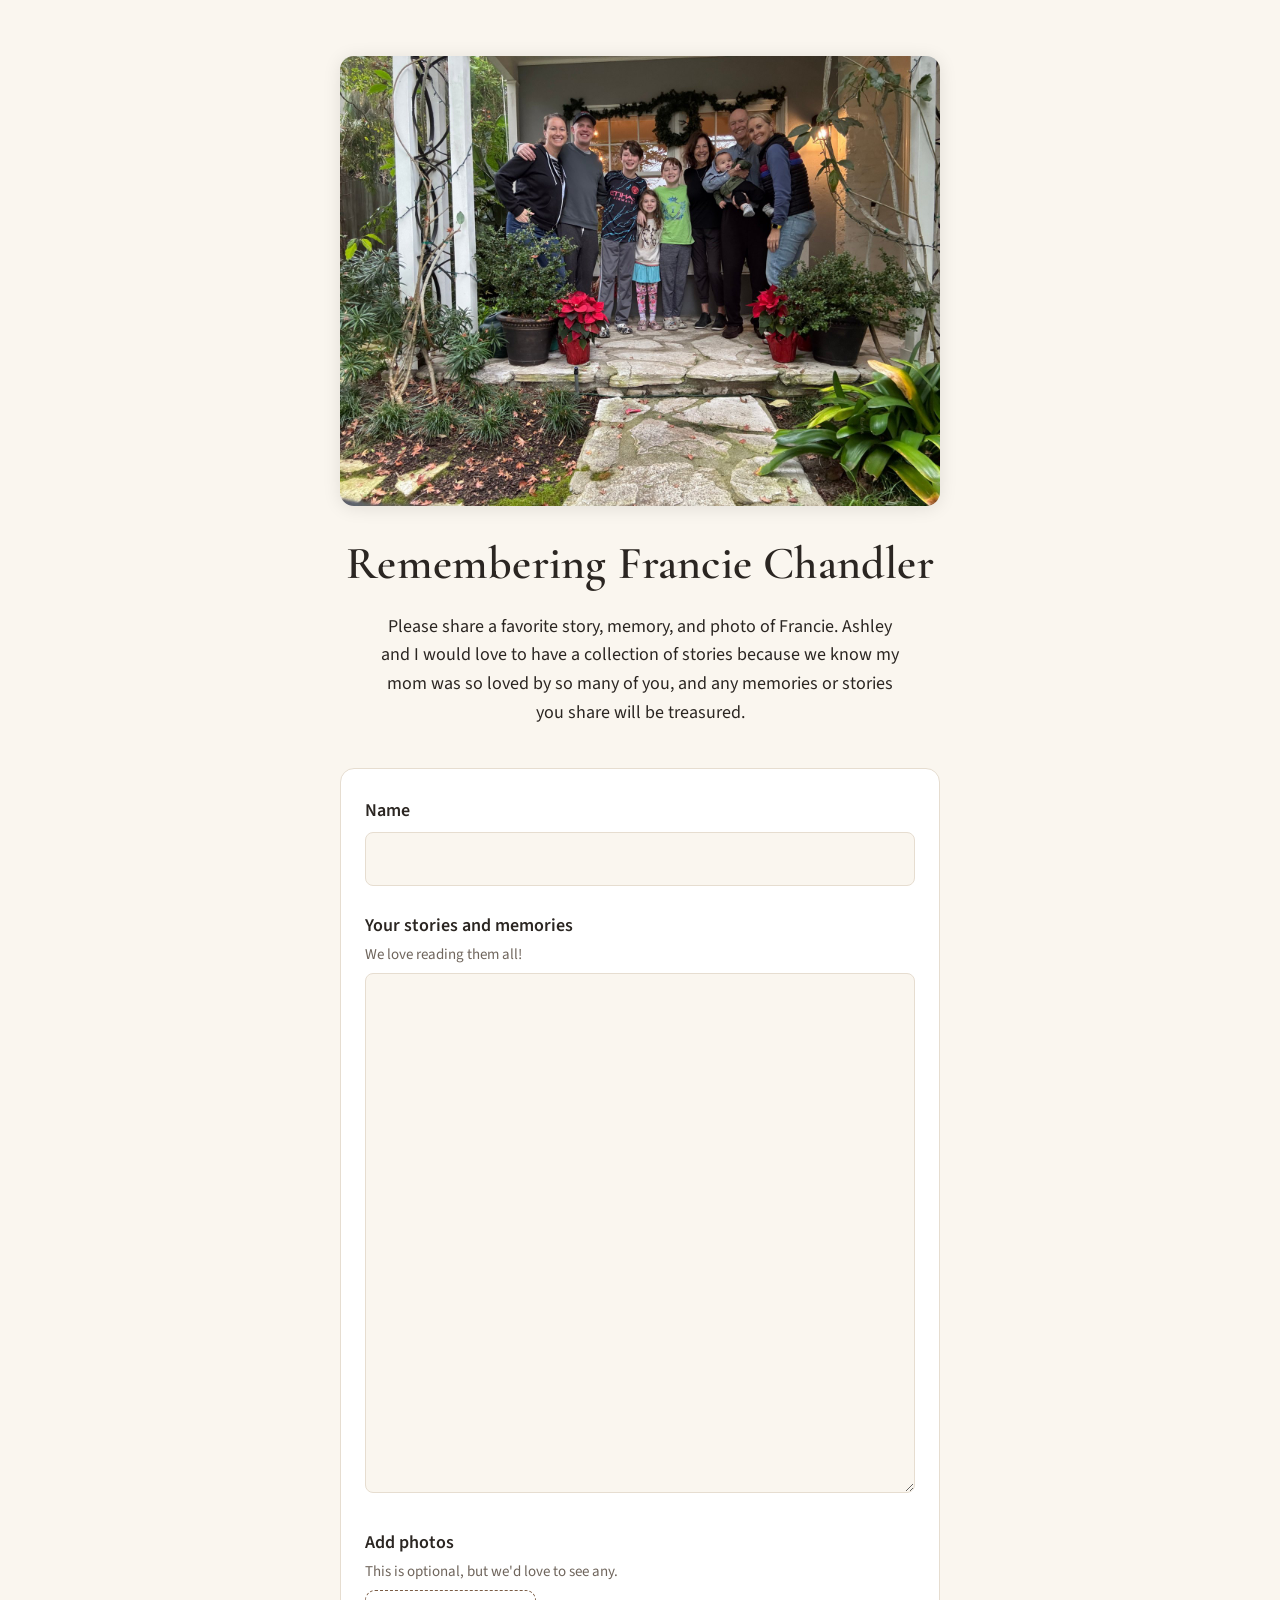
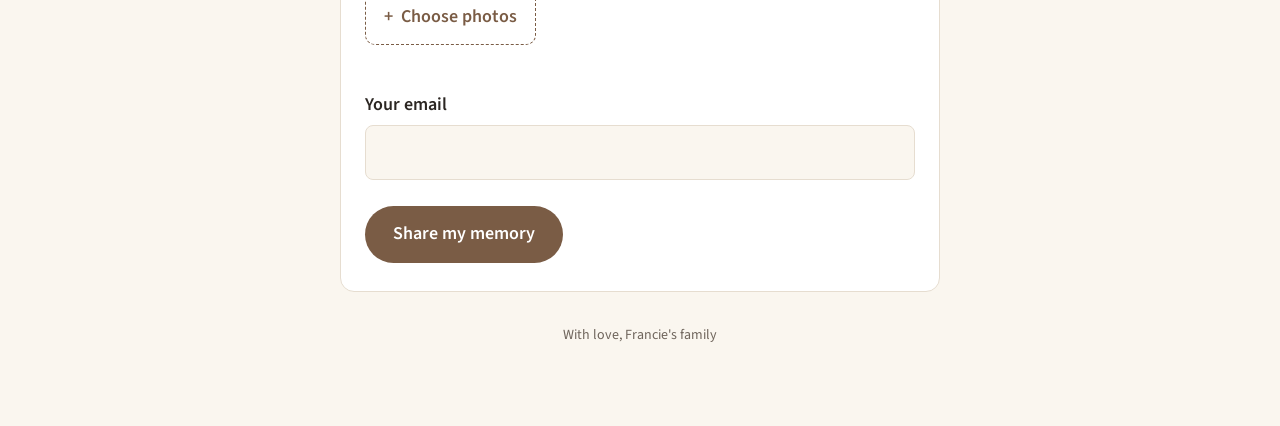
==== francie/index.html @ ebe9c7ff "Add heart sign-off to Francie memories confirmation Co-Authored-By: Claude Opus 5.5 <noreply@anthrop" ====
<!doctype html>
<html lang="en">
<head>
<meta charset="utf-8">
<meta name="viewport" content="width=device-width, initial-scale=1">
<meta name="robots" content="noindex, nofollow">
<title>Remembering Francie Chandler</title>
<link rel="preconnect" href="https://fonts.googleapis.com">
<link rel="preconnect" href="https://fonts.gstatic.com" crossorigin>
<link href="https://fonts.googleapis.com/css2?family=Cormorant+Garamond:ital,wght@0,500;0,600;1,500&family=Source+Sans+3:wght@400;600&display=swap" rel="stylesheet">
<style>
  :root {
    --bg: #faf6ef;
    --card: #ffffff;
    --ink: #2b2622;
    --muted: #6f655c;
    --line: #e6ddd0;
    --accent: #7a5c45;
    --accent-ink: #ffffff;
    --focus: #b08968;
    --warn-bg: #fff4e0;
    --warn-ink: #7a4b00;
    --err: #b3261e;
  }
  @media (prefers-color-scheme: dark) {
    :root {
      --bg: #1d1a17;
      --card: #26221e;
      --ink: #efe8de;
      --muted: #b3a798;
      --line: #3a342e;
      --accent: #c9a27e;
      --accent-ink: #1d1a17;
      --focus: #e0bf9c;
      --warn-bg: #3a2e1c;
      --warn-ink: #f1d3a0;
      --err: #f2b8b5;
    }
  }
  * { box-sizing: border-box; }
  html, body { margin: 0; }
  body {
    background: var(--bg);
    color: var(--ink);
    font: 18px/1.6 "Source Sans 3", system-ui, sans-serif;
    -webkit-font-smoothing: antialiased;
  }
  main { max-width: 640px; margin: 0 auto; padding: 56px 20px 80px; }
  header { text-align: center; margin-bottom: 40px; }
  .portrait {
    width: 100%; height: auto; aspect-ratio: 4 / 3; border-radius: 14px;
    object-fit: cover; display: block; margin: 0 auto 32px;
    box-shadow: 0 2px 18px rgba(0,0,0,.10);
  }
  h1 {
    font-family: "Cormorant Garamond", Georgia, serif;
    font-weight: 600; font-size: 46px; line-height: 1.1;
    margin: 0 0 6px; letter-spacing: .2px; text-wrap: balance;
  }
  .dates { font-family: "Cormorant Garamond", Georgia, serif; font-style: italic; font-size: 21px; color: var(--muted); margin: 0; }
  .intro { margin: 24px auto 0; max-width: 520px; text-wrap: pretty; }
  .card { background: var(--card); border: 1px solid var(--line); border-radius: 14px; padding: 28px 24px; }
  label, .label { display: block; font-weight: 600; margin-bottom: 6px; }
  .hint { display: block; font-weight: 400; font-size: 15px; color: var(--muted); margin-top: 2px; }
  .field { margin-bottom: 26px; }
  input[type=text], input[type=email], textarea {
    width: 100%; font: inherit; color: var(--ink);
    background: var(--bg); border: 1px solid var(--line);
    border-radius: 8px; padding: 12px 14px;
  }
  textarea { min-height: 520px; resize: vertical; line-height: 1.65; overflow: hidden; }
  @media (max-width: 480px) { textarea { min-height: 420px; } }
  input:focus, textarea:focus { outline: 2px solid var(--focus); outline-offset: 1px; border-color: transparent; }
  .prompts { font-size: 15px; color: var(--muted); margin: 0 0 10px; padding-left: 18px; }
  .prompts li { margin: 2px 0; }

  .photo-pick {
    display: inline-flex; align-items: center; gap: 8px;
    font: inherit; font-weight: 600; color: var(--accent);
    background: transparent; border: 1.5px dashed var(--accent);
    border-radius: 10px; padding: 12px 18px; cursor: pointer;
  }
  .photo-pick:focus-within { outline: 2px solid var(--focus); outline-offset: 2px; }
  .photo-pick input { position: absolute; width: 1px; height: 1px; opacity: 0; }
  .thumbs { display: flex; flex-wrap: wrap; gap: 12px; margin-top: 14px; }
  .thumb { position: relative; width: 104px; }
  .thumb img, .thumb .noprev {
    width: 104px; height: 104px; border-radius: 8px; object-fit: cover;
    display: block; border: 1px solid var(--line); background: var(--bg);
  }
  .thumb .noprev { display: flex; align-items: center; justify-content: center; text-align: center; font-size: 12px; color: var(--muted); padding: 6px; word-break: break-all; }
  .thumb button {
    position: absolute; top: -8px; right: -8px;
    width: 28px; height: 28px; border-radius: 50%; padding: 0;
    background: var(--ink); color: var(--bg); font-size: 16px; line-height: 28px;
  }

  .check { display: flex; gap: 12px; align-items: flex-start; font-weight: 400; }
  .check input { width: 20px; height: 20px; margin-top: 3px; accent-color: var(--accent); flex: none; }
  .hp { position: absolute; left: -9999px; width: 1px; height: 1px; overflow: hidden; }
  button { font: inherit; font-weight: 600; cursor: pointer; background: var(--accent); color: var(--accent-ink); border: 0; border-radius: 999px; padding: 14px 28px; }
  button:disabled { opacity: .6; cursor: default; }
  button.link { background: none; color: var(--accent); padding: 0; text-decoration: underline; }
  .actions { display: flex; align-items: center; gap: 16px; flex-wrap: wrap; }
  .status { font-size: 15px; color: var(--muted); }
  .error { color: var(--err); }
  .thanks { text-align: center; padding: 40px 24px; }
  .signoff { font-family: "Cormorant Garamond", Georgia, serif; font-style: italic; font-size: 22px; line-height: 1.35; margin: 24px 0; }
  .heartline { font-family: "Cormorant Garamond", Georgia, serif; font-size: 24px; margin: 24px 0 0; }
  .heart { font-size: 44px; vertical-align: -8px; margin-left: 4px; }
  .thanks h2 { font-family: "Cormorant Garamond", Georgia, serif; font-weight: 600; font-size: 32px; margin: 0 0 10px; }
  .notice { background: var(--warn-bg); color: var(--warn-ink); border-radius: 10px; padding: 12px 16px; font-size: 15px; margin-bottom: 20px; }
  footer { text-align: center; font-size: 14px; color: var(--muted); margin-top: 32px; }
  [hidden] { display: none !important; }
  @media (max-width: 480px) {
    main { padding-top: 36px; }
    h1 { font-size: 38px; }
    .card { padding: 22px 16px; }
  }
</style>
</head>
<body>
<main>
  <header>
    <img id="portrait" class="portrait" alt="" hidden>
    <h1 id="title">Remembering Francie Chandler</h1>
    <p id="dates" class="dates" hidden></p>
    <p class="intro">
      Please share a favorite story, memory, and photo of Francie.
      Ashley and I would love to have a collection of stories because we know my mom was so loved by so many of you, and any memories or stories you share will be treasured.
    </p>
  </header>

  <div id="notice" class="notice" hidden>
    Preview mode: this page isn't connected to the spreadsheet yet, so nothing will be saved.
  </div>

  <section class="card" id="formCard">
    <form id="form" novalidate>
      <div class="field">
        <label for="name">Name</label>
        <input id="name" name="name" type="text" autocomplete="name" required maxlength="200">
      </div>

      <div class="field">
        <label for="memory">Your stories and memories
          <span class="hint">We love reading them all!</span>
        </label>
        <textarea id="memory" name="memory" required maxlength="20000"></textarea>
      </div>

      <div class="field">
        <span class="label">Add photos
          <span class="hint">This is optional, but we'd love to see any.</span>
        </span>
        <label class="photo-pick" id="pickLabel">
          <span aria-hidden="true">+</span> <span id="pickText">Choose photos</span>
          <input id="photos" type="file" accept="image/*" multiple>
        </label>
        <div class="thumbs" id="thumbs"></div>
      </div>

      <div class="field">
        <label for="email">Your email</label>
        <input id="email" name="email" type="email" autocomplete="email" maxlength="200">
      </div>

      <div class="hp" aria-hidden="true">
        <label for="website">Leave this empty</label>
        <input id="website" name="website" type="text" tabindex="-1" autocomplete="off">
      </div>

      <div class="actions">
        <button type="submit" id="submit">Share my memory</button>
        <span class="status" id="status" role="status" aria-live="polite"></span>
      </div>
    </form>
  </section>

  <section class="card thanks" id="thanks" hidden>
    <h2>Thank you so, so much.</h2>
    <p>We'll share the finished product when we have it ready.</p>
    <p class="heartline">Thank you so much <span class="heart" aria-hidden="true">❤️</span></p>
  </section>

  <footer id="footer">With love, Francie's family</footer>
</main>

<script>
  /* ============================================================
     CONFIG
     ============================================================ */
  const CONFIG = {
    dates: "",      // e.g. "1948 – 2026"  (leave "" to hide)
    portrait: "family.jpg",
    scriptUrl: "https://script.google.com/macros/s/AKfycbyYZbSCilx3QTBKB1hr_et8Hz3CQNXriunpcagJNqoewsTRn7B1EsFn-ELbykuREdJJ/exec",
    maxPhotos: 3,
    maxEdge: 2400   // long side in pixels; enough for an 8" print at 300 dpi
  };

  const $ = (id) => document.getElementById(id);
  if (CONFIG.dates) { $("dates").textContent = CONFIG.dates; $("dates").hidden = false; }
  if (CONFIG.portrait) { $("portrait").src = CONFIG.portrait; $("portrait").alt = "Francie Chandler with her family"; $("portrait").hidden = false; }
  const connected = /^https:\/\/script\.google\.com\/.+\/exec$/.test(CONFIG.scriptUrl.trim());
  if (!connected) $("notice").hidden = false;

  /* ---------- draft saving (text only, this device only) ---------- */
  const DRAFT_KEY = "francie-memory-draft-v1";
  const draftFields = ["name", "memory", "email"];
  function saveDraft() {
    try {
      const d = {};
      draftFields.forEach((f) => (d[f] = $(f).value));
      localStorage.setItem(DRAFT_KEY, JSON.stringify(d));
    } catch (e) {}
  }
  try {
    const d = JSON.parse(localStorage.getItem(DRAFT_KEY) || "{}");
    draftFields.forEach((f) => { if (d[f]) $(f).value = d[f]; });
  } catch (e) {}
  function clearDraft() { try { localStorage.removeItem(DRAFT_KEY); } catch (e) {} }
  draftFields.forEach((f) => $(f).addEventListener("input", saveDraft));

  /* ---------- story box grows as people write ---------- */
  function growMemory() {
    const t = $("memory");
    t.style.height = "auto";
    t.style.height = t.scrollHeight + 2 + "px";
  }
  $("memory").addEventListener("input", growMemory);
  growMemory();

  /* ---------- photos ---------- */
  let photos = []; // File objects
  const status = $("status");

  $("photos").addEventListener("change", (ev) => {
    const picked = Array.from(ev.target.files || []);
    ev.target.value = "";
    const room = CONFIG.maxPhotos - photos.length;
    if (picked.length > room) showError("You can add up to " + CONFIG.maxPhotos + " photos.");
    else clearStatus();
    photos = photos.concat(picked.slice(0, Math.max(0, room)));
    renderThumbs();
  });

  function renderThumbs() {
    const box = $("thumbs");
    box.innerHTML = "";
    photos.forEach((file, i) => {
      const wrap = document.createElement("div");
      wrap.className = "thumb";
      const img = document.createElement("img");
      img.alt = "Photo " + (i + 1);
      const url = URL.createObjectURL(file);
      img.src = url;
      img.onload = () => URL.revokeObjectURL(url);
      img.onerror = () => {
        const n = document.createElement("div");
        n.className = "noprev";
        n.textContent = file.name;
        wrap.replaceChild(n, img);
      };
      const rm = document.createElement("button");
      rm.type = "button";
      rm.textContent = "×";
      rm.setAttribute("aria-label", "Remove photo " + (i + 1));
      rm.onclick = () => { photos.splice(i, 1); renderThumbs(); };
      wrap.appendChild(img);
      wrap.appendChild(rm);
      box.appendChild(wrap);
    });
    const full = photos.length >= CONFIG.maxPhotos;
    $("pickLabel").hidden = full;
    $("pickText").textContent = photos.length ? "Add another photo" : "Choose photos";
  }

  function loadImage(file) {
    return new Promise((res, rej) => {
      const url = URL.createObjectURL(file);
      const img = new Image();
      img.onload = () => { URL.revokeObjectURL(url); res(img); };
      img.onerror = () => { URL.revokeObjectURL(url); rej(new Error("decode")); };
      img.src = url;
    });
  }
  function fileToBase64(file) {
    return new Promise((res, rej) => {
      const r = new FileReader();
      r.onload = () => res(String(r.result).split(",")[1]);
      r.onerror = rej;
      r.readAsDataURL(file);
    });
  }
  // Shrink big phone photos to print size; fall back to the original file
  // if this browser can't open it (e.g. some iPhone formats on desktop).
  async function preparePhoto(file) {
    try {
      const img = await loadImage(file);
      const w = img.naturalWidth, h = img.naturalHeight;
      const s = Math.min(1, CONFIG.maxEdge / Math.max(w, h));
      const c = document.createElement("canvas");
      c.width = Math.round(w * s); c.height = Math.round(h * s);
      c.getContext("2d").drawImage(img, 0, 0, c.width, c.height);
      return { type: "image/jpeg", ext: "jpg", data: c.toDataURL("image/jpeg", 0.9).split(",")[1] };
    } catch (e) {
      if (file.size > 12 * 1024 * 1024) throw new Error("A photo is too large to send. Please choose a smaller one.");
      const ext = (file.name.split(".").pop() || "img").toLowerCase().slice(0, 5);
      return { type: file.type || "application/octet-stream", ext, data: await fileToBase64(file) };
    }
  }

  /* ---------- submit ---------- */
  $("form").addEventListener("submit", async (ev) => {
    ev.preventDefault();
    clearStatus();

    const name = $("name").value.trim();
    const memory = $("memory").value.trim();
    if (!name) { showError("Please add your name."); $("name").focus(); return; }
    if (!memory) { showError("Please share a story or memory before sending."); $("memory").focus(); return; }
    if (!connected) { showError("Preview mode: not connected to the spreadsheet yet."); return; }

    $("submit").disabled = true;
    try {
      const body = new URLSearchParams({
        name,
        memory,
        email: $("email").value.trim(),
        book: "yes",
        website: $("website").value,
        photoCount: String(photos.length)
      });
      if (photos.length) status.textContent = "Preparing photos…";
      for (let i = 0; i < photos.length; i++) {
        const p = await preparePhoto(photos[i]);
        body.append("photo" + i, p.data);
        body.append("photo" + i + "type", p.type);
        body.append("photo" + i + "ext", p.ext);
      }
      status.textContent = photos.length ? "Sending… photos can take a minute." : "Sending…";

      // Apps Script doesn't send CORS headers, so the reply can't be read.
      // A completed request means Google received it.
      await fetch(CONFIG.scriptUrl.trim(), { method: "POST", mode: "no-cors", body });

      clearDraft();
      $("form").reset();
      growMemory();
      photos = [];
      renderThumbs();
      clearStatus();
      $("formCard").hidden = true;
      $("thanks").hidden = false;
      $("footer").hidden = true;
      window.scrollTo({ top: 0, behavior: "smooth" });
    } catch (e) {
      showError(e && e.message && e.message.startsWith("A photo")
        ? e.message
        : "That didn't go through. Please check your connection and try again. Your words are still here.");
    } finally {
      $("submit").disabled = false;
    }
  });

  function showError(msg) { status.textContent = msg; status.classList.add("error"); }
  function clearStatus() { status.textContent = ""; status.classList.remove("error"); }

</script>
</body>
</html>
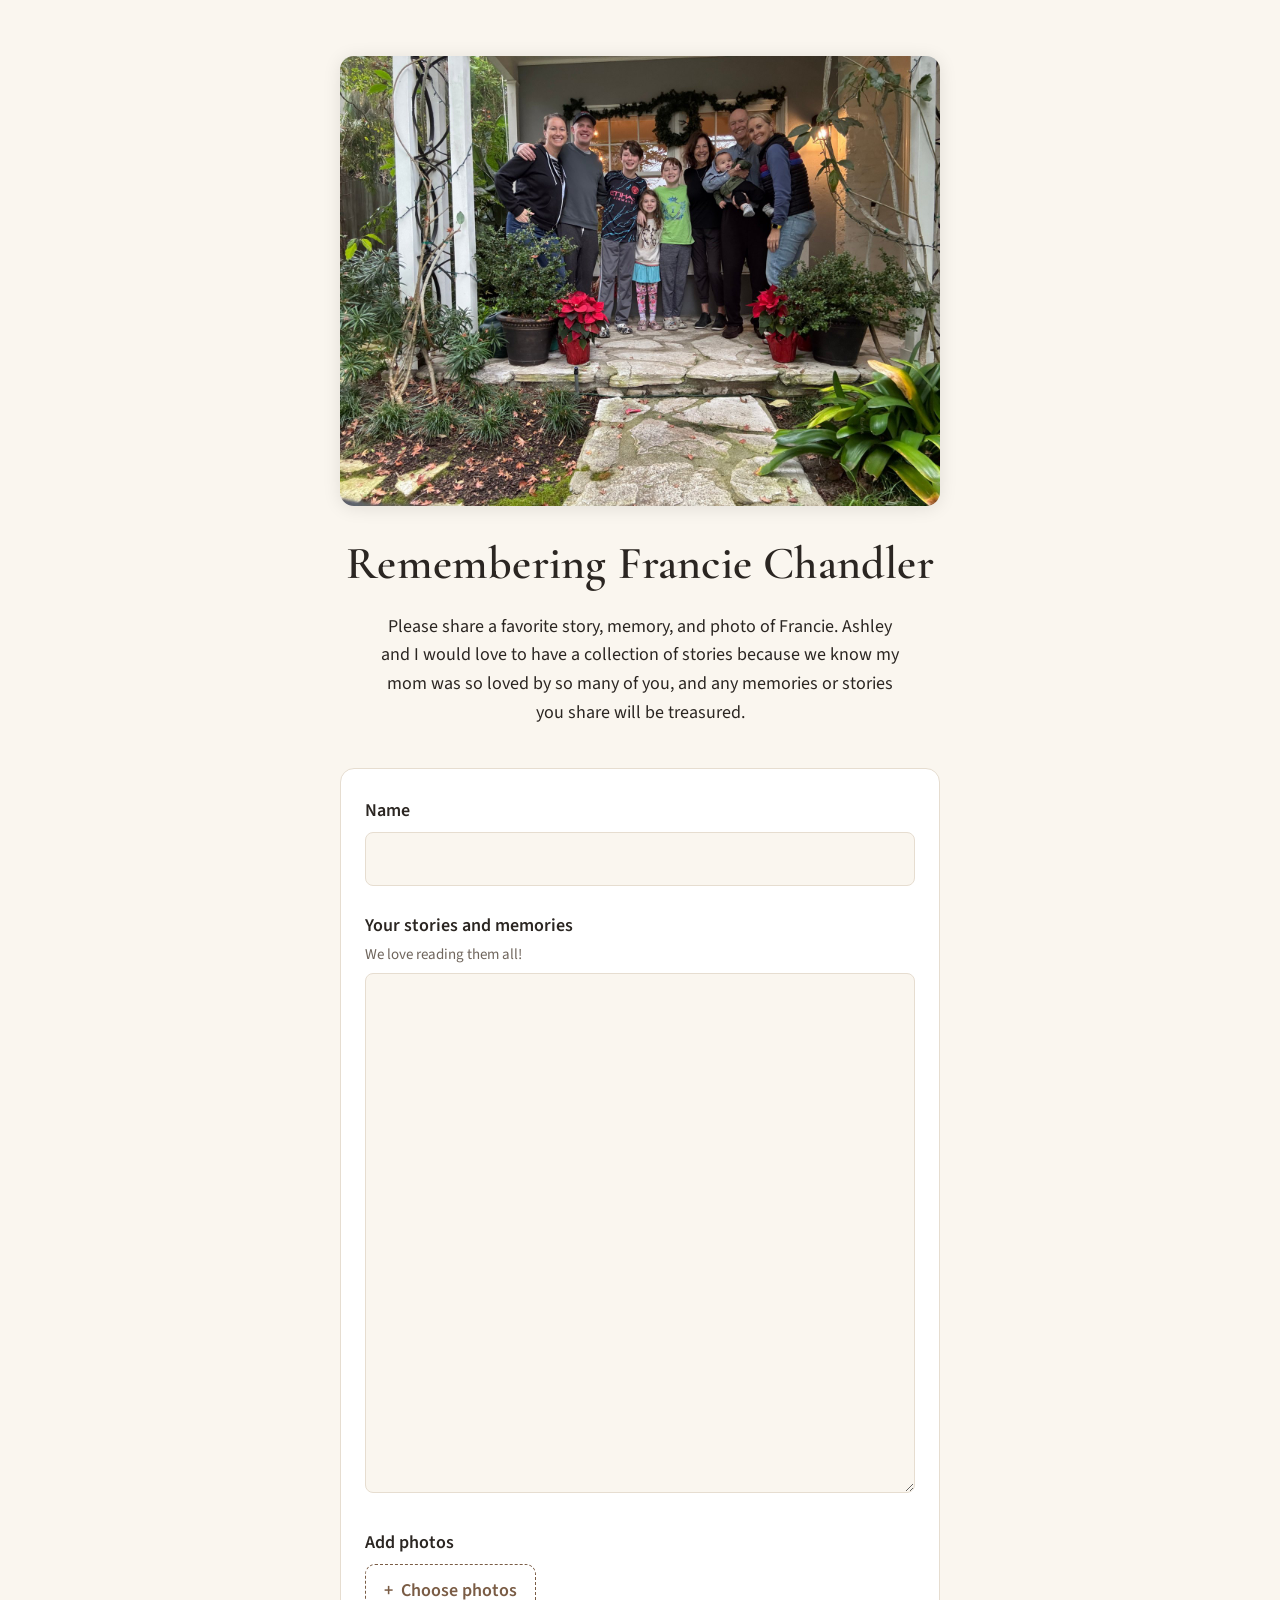
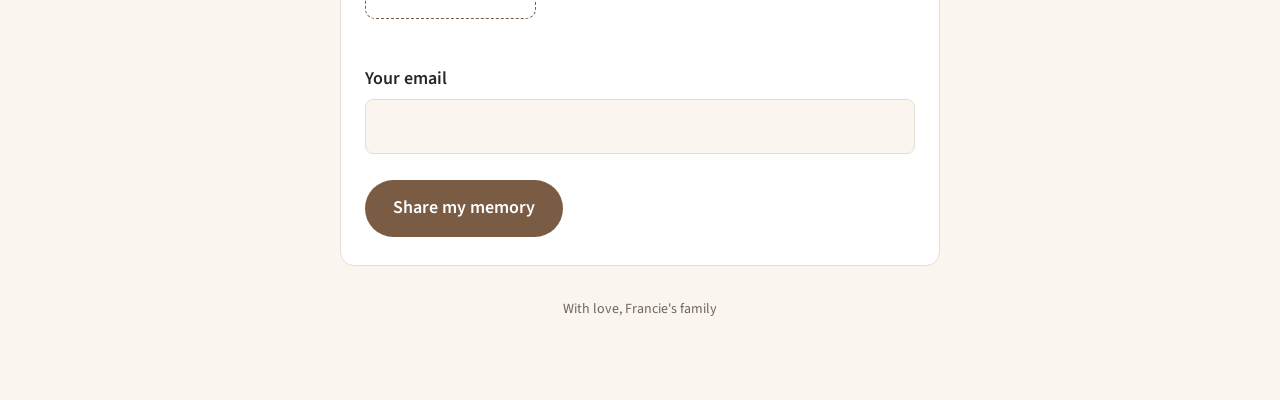
==== commit a0773ff4: "Remove photo hint text on Francie memories page Co-Authored-By: Claude Opus 5.5 <noreply@anthropic.c" ====
--- a/francie/index.html
+++ b/francie/index.html
@@ -106,7 +106,6 @@
   .error { color: var(--err); }
   .thanks { text-align: center; padding: 40px 24px; }
   .signoff { font-family: "Cormorant Garamond", Georgia, serif; font-style: italic; font-size: 22px; line-height: 1.35; margin: 24px 0; }
-  .heartline { font-family: "Cormorant Garamond", Georgia, serif; font-size: 24px; margin: 24px 0 0; }
   .heart { font-size: 44px; vertical-align: -8px; margin-left: 4px; }
   .thanks h2 { font-family: "Cormorant Garamond", Georgia, serif; font-weight: 600; font-size: 32px; margin: 0 0 10px; }
   .notice { background: var(--warn-bg); color: var(--warn-ink); border-radius: 10px; padding: 12px 16px; font-size: 15px; margin-bottom: 20px; }
@@ -150,9 +149,7 @@
       </div>
 
       <div class="field">
-        <span class="label">Add photos
-          <span class="hint">This is optional, but we'd love to see any.</span>
-        </span>
+        <span class="label">Add photos</span>
         <label class="photo-pick" id="pickLabel">
           <span aria-hidden="true">+</span> <span id="pickText">Choose photos</span>
           <input id="photos" type="file" accept="image/*" multiple>
@@ -178,9 +175,7 @@
   </section>
 
   <section class="card thanks" id="thanks" hidden>
-    <h2>Thank you so, so much.</h2>
-    <p>We'll share the finished product when we have it ready.</p>
-    <p class="heartline">Thank you so much <span class="heart" aria-hidden="true">❤️</span></p>
+    <h2>Thank you so much <span class="heart" aria-hidden="true">❤️</span></h2>
   </section>
 
   <footer id="footer">With love, Francie's family</footer>
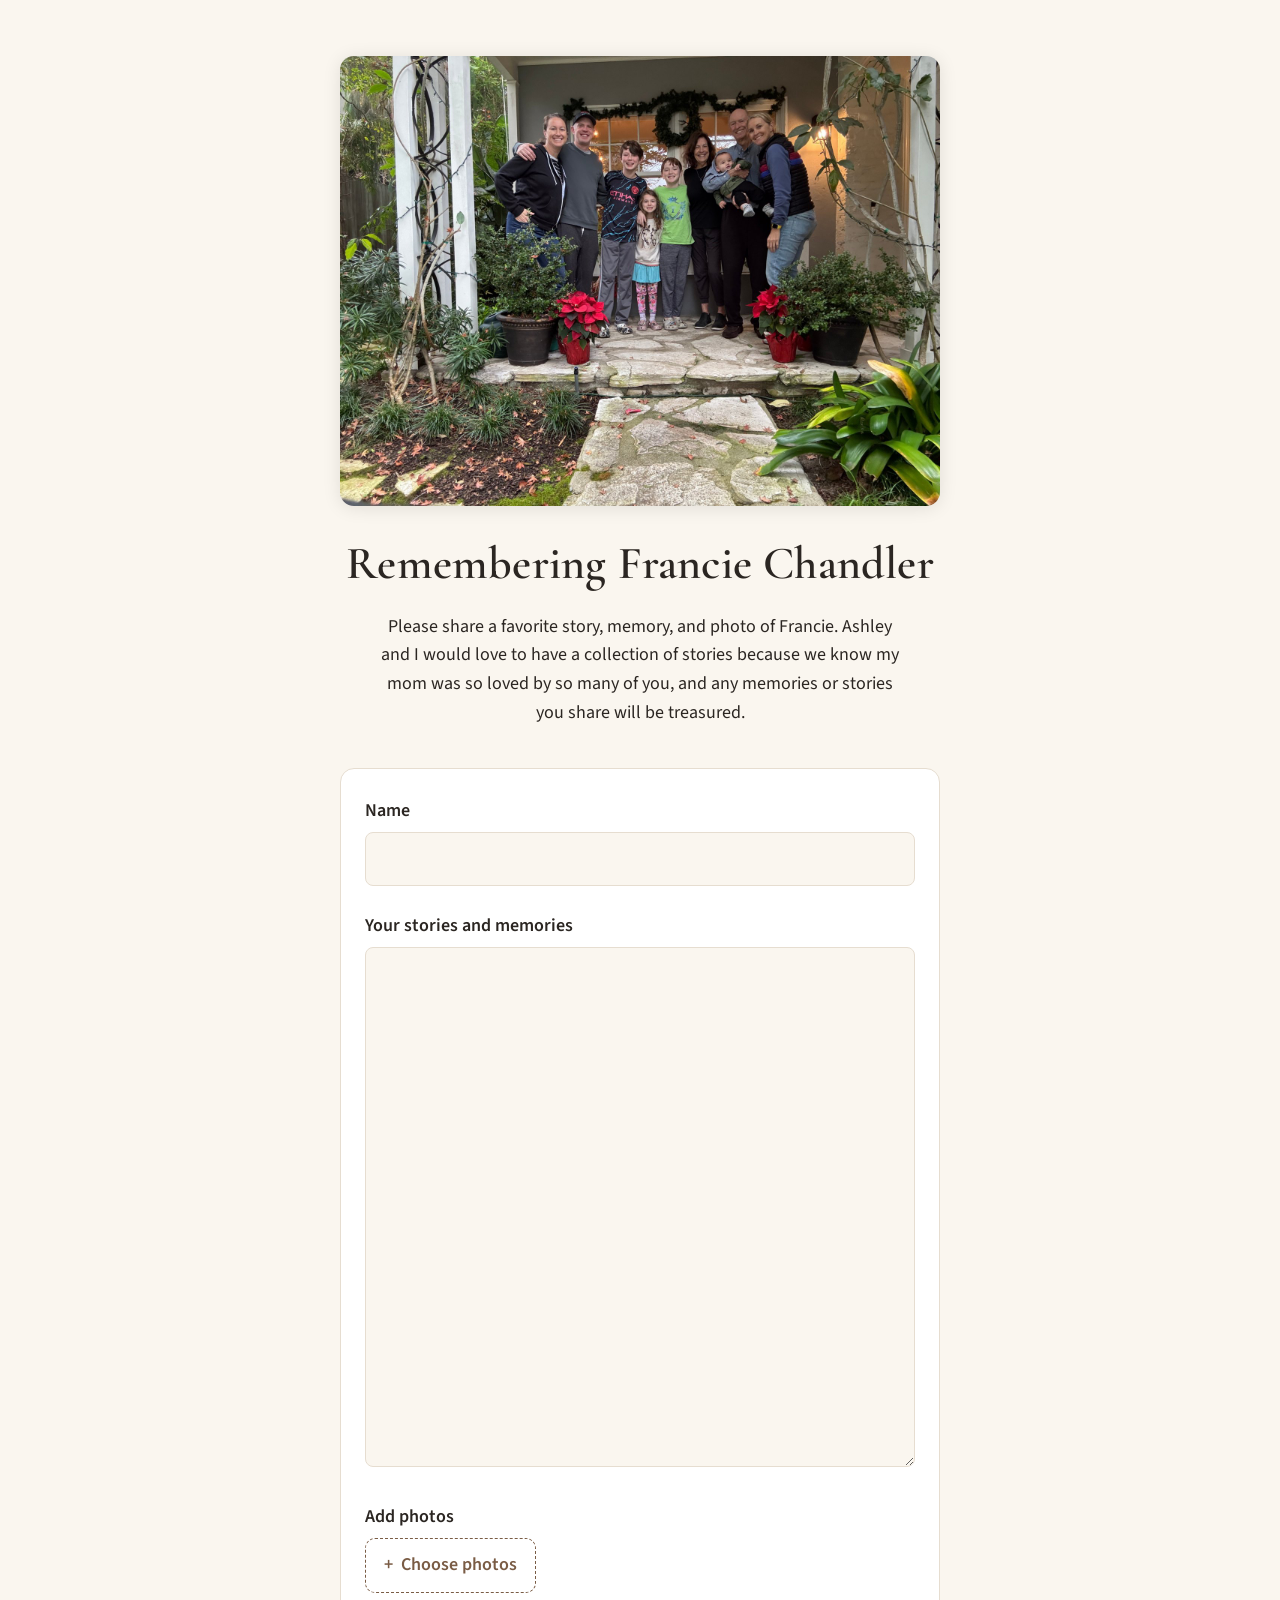
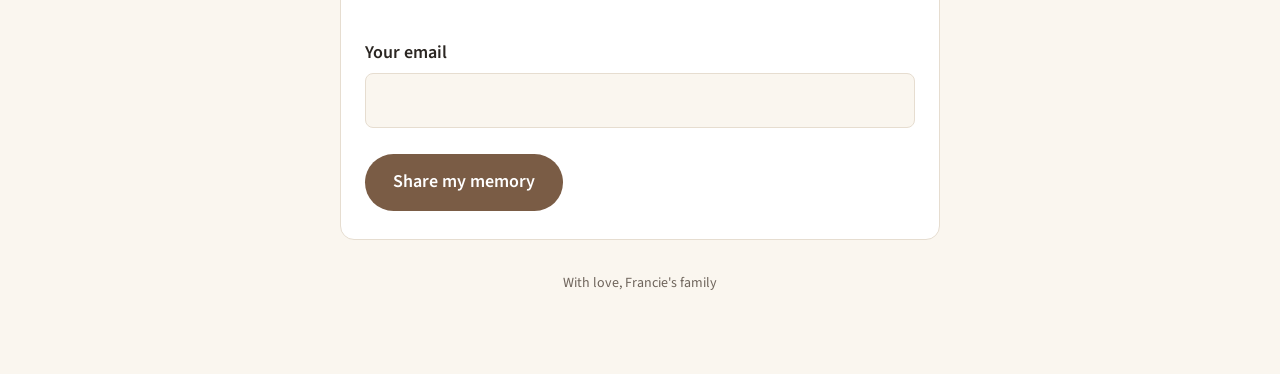
==== commit d03a988c: "Remove story hint text on Francie memories page Co-Authored-By: Claude Opus 5.5 <noreply@anthropic.c" ====
--- a/francie/index.html
+++ b/francie/index.html
@@ -142,9 +142,7 @@
       </div>
 
       <div class="field">
-        <label for="memory">Your stories and memories
-          <span class="hint">We love reading them all!</span>
-        </label>
+        <label for="memory">Your stories and memories</label>
         <textarea id="memory" name="memory" required maxlength="20000"></textarea>
       </div>
 
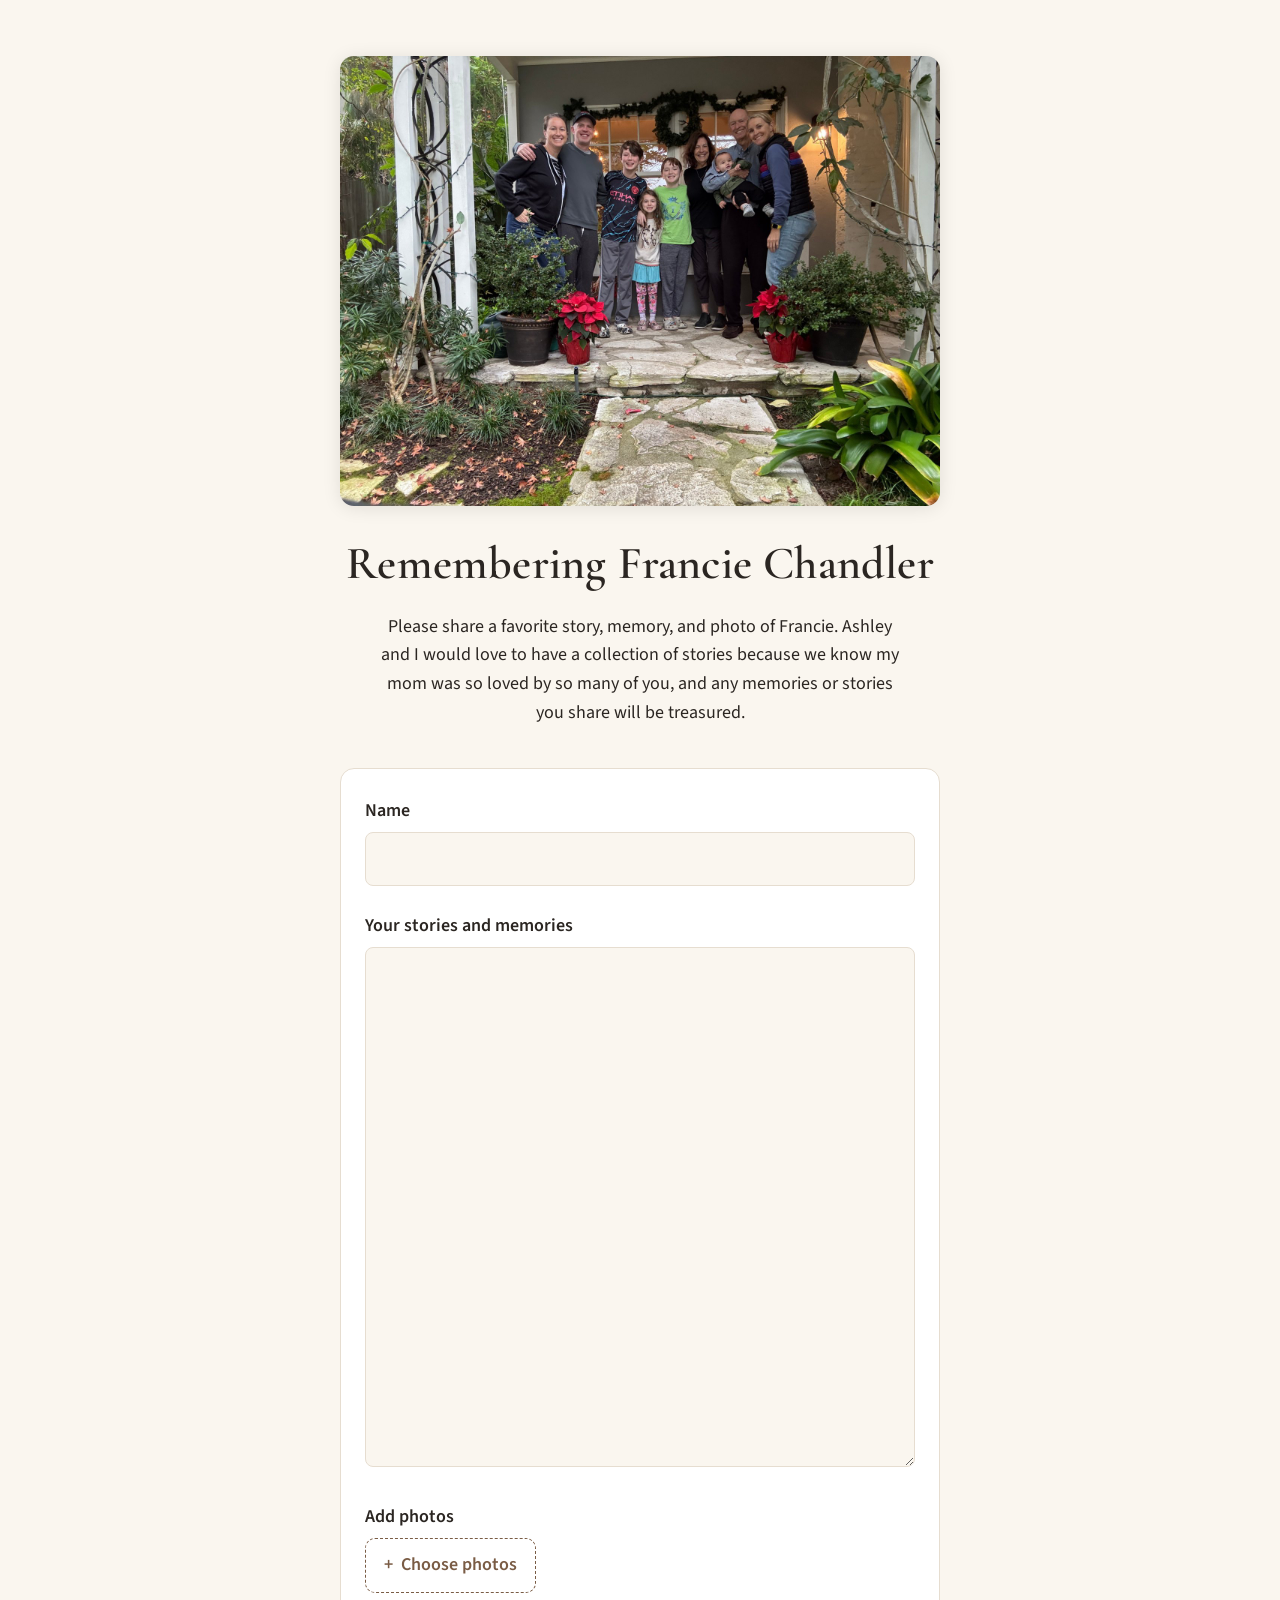
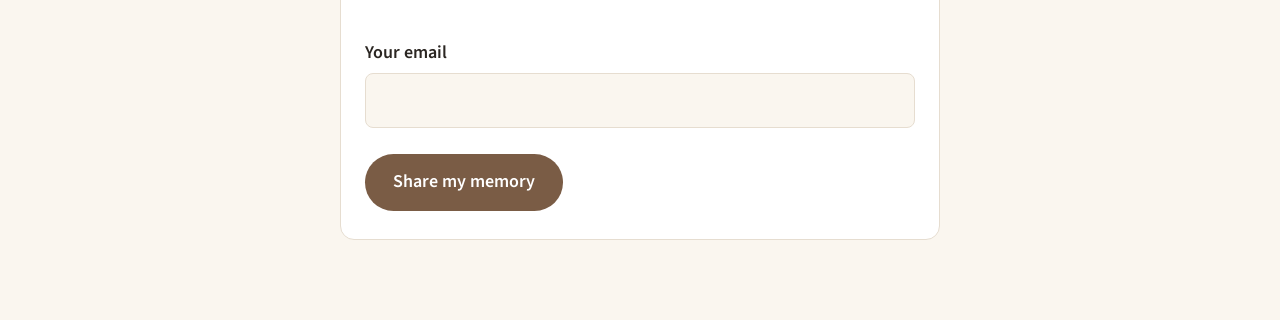
==== commit c62add6e: "Remove family sign-off from Francie memories page Co-Authored-By: Claude Opus 5.5 <noreply@anthropic" ====
--- a/francie/index.html
+++ b/francie/index.html
@@ -176,7 +176,6 @@
     <h2>Thank you so much <span class="heart" aria-hidden="true">❤️</span></h2>
   </section>
 
-  <footer id="footer">With love, Francie's family</footer>
 </main>
 
 <script>
@@ -345,7 +344,6 @@
       clearStatus();
       $("formCard").hidden = true;
       $("thanks").hidden = false;
-      $("footer").hidden = true;
       window.scrollTo({ top: 0, behavior: "smooth" });
     } catch (e) {
       showError(e && e.message && e.message.startsWith("A photo")
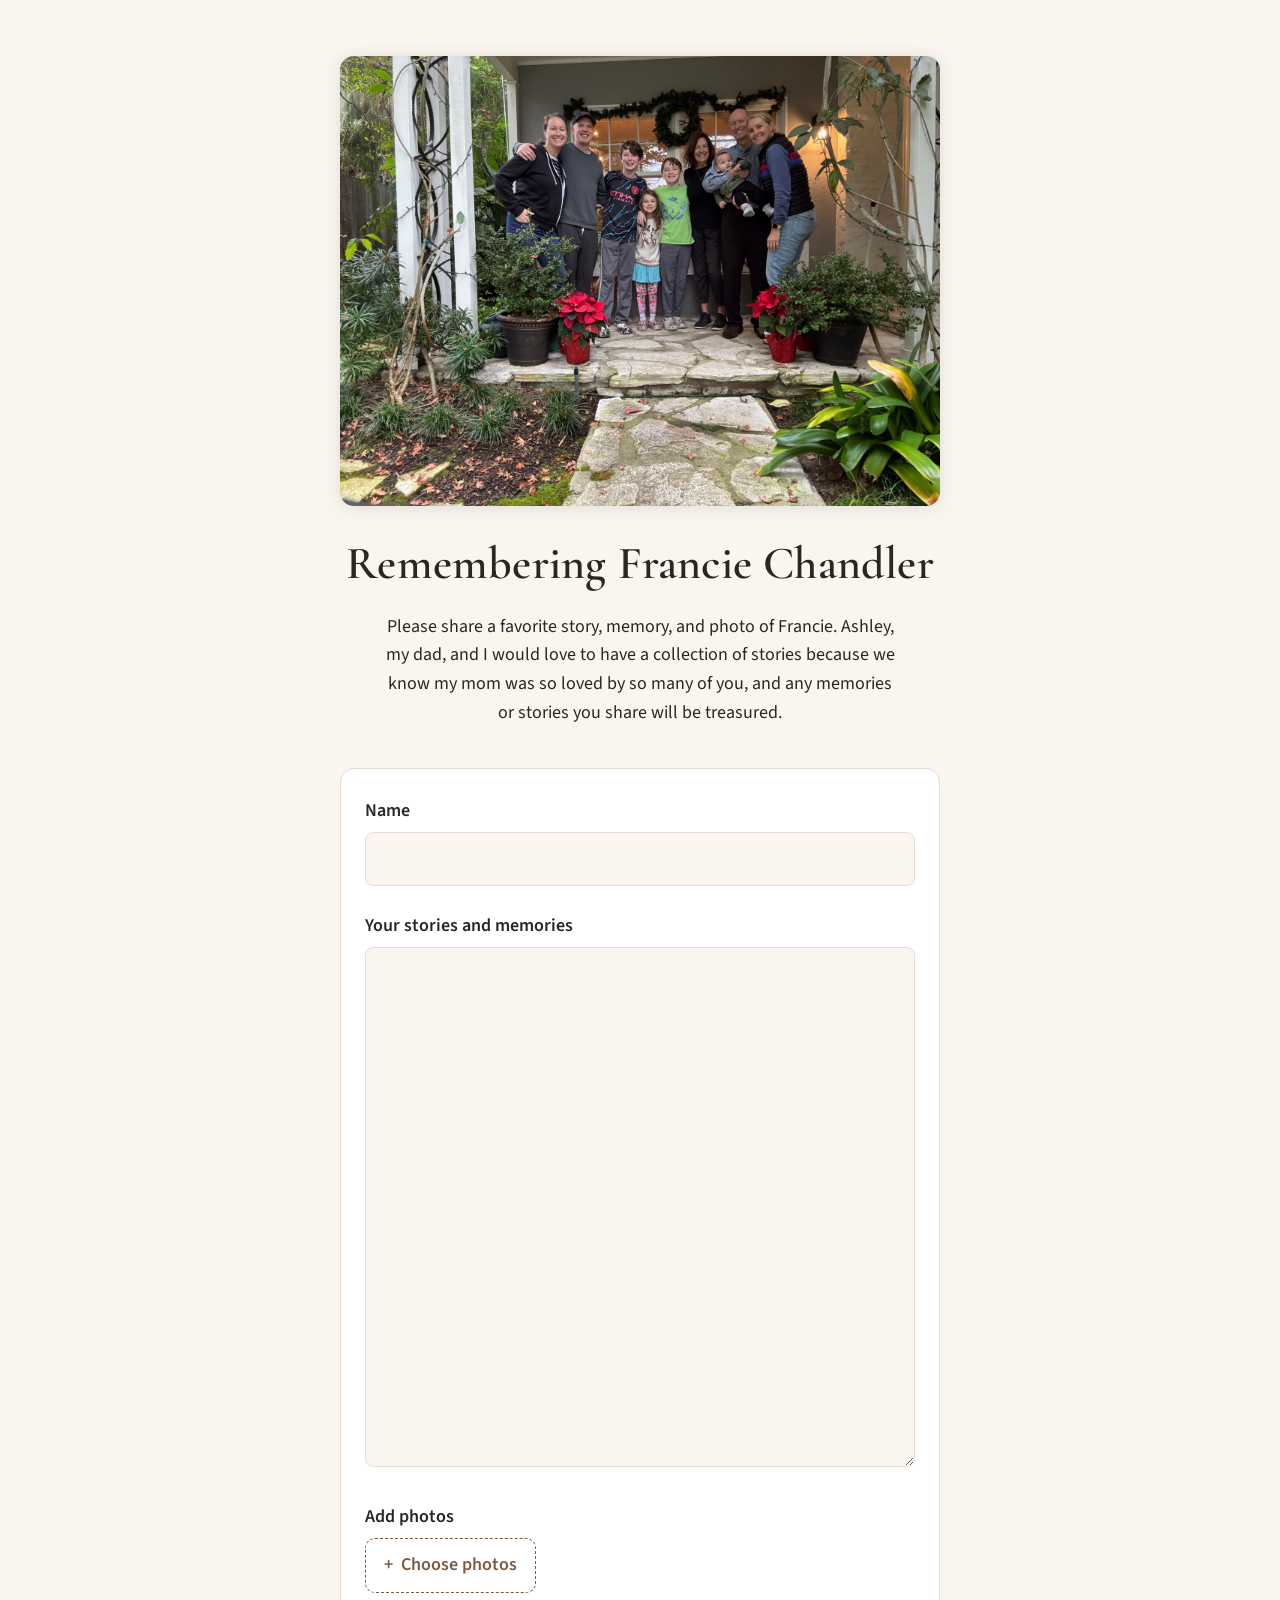
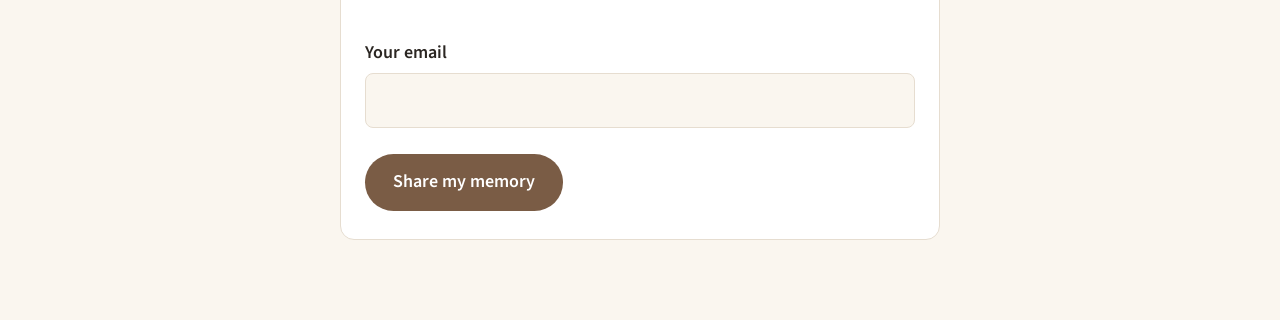
==== commit 3ce02bd3: "Update intro on Francie memories page Co-Authored-By: Claude Opus 5.5 <noreply@anthropic.com> Claude" ====
--- a/francie/index.html
+++ b/francie/index.html
@@ -126,7 +126,7 @@
     <p id="dates" class="dates" hidden></p>
     <p class="intro">
       Please share a favorite story, memory, and photo of Francie.
-      Ashley and I would love to have a collection of stories because we know my mom was so loved by so many of you, and any memories or stories you share will be treasured.
+      Ashley, my dad, and I would love to have a collection of stories because we know my mom was so loved by so many of you, and any memories or stories you share will be treasured.
     </p>
   </header>
 
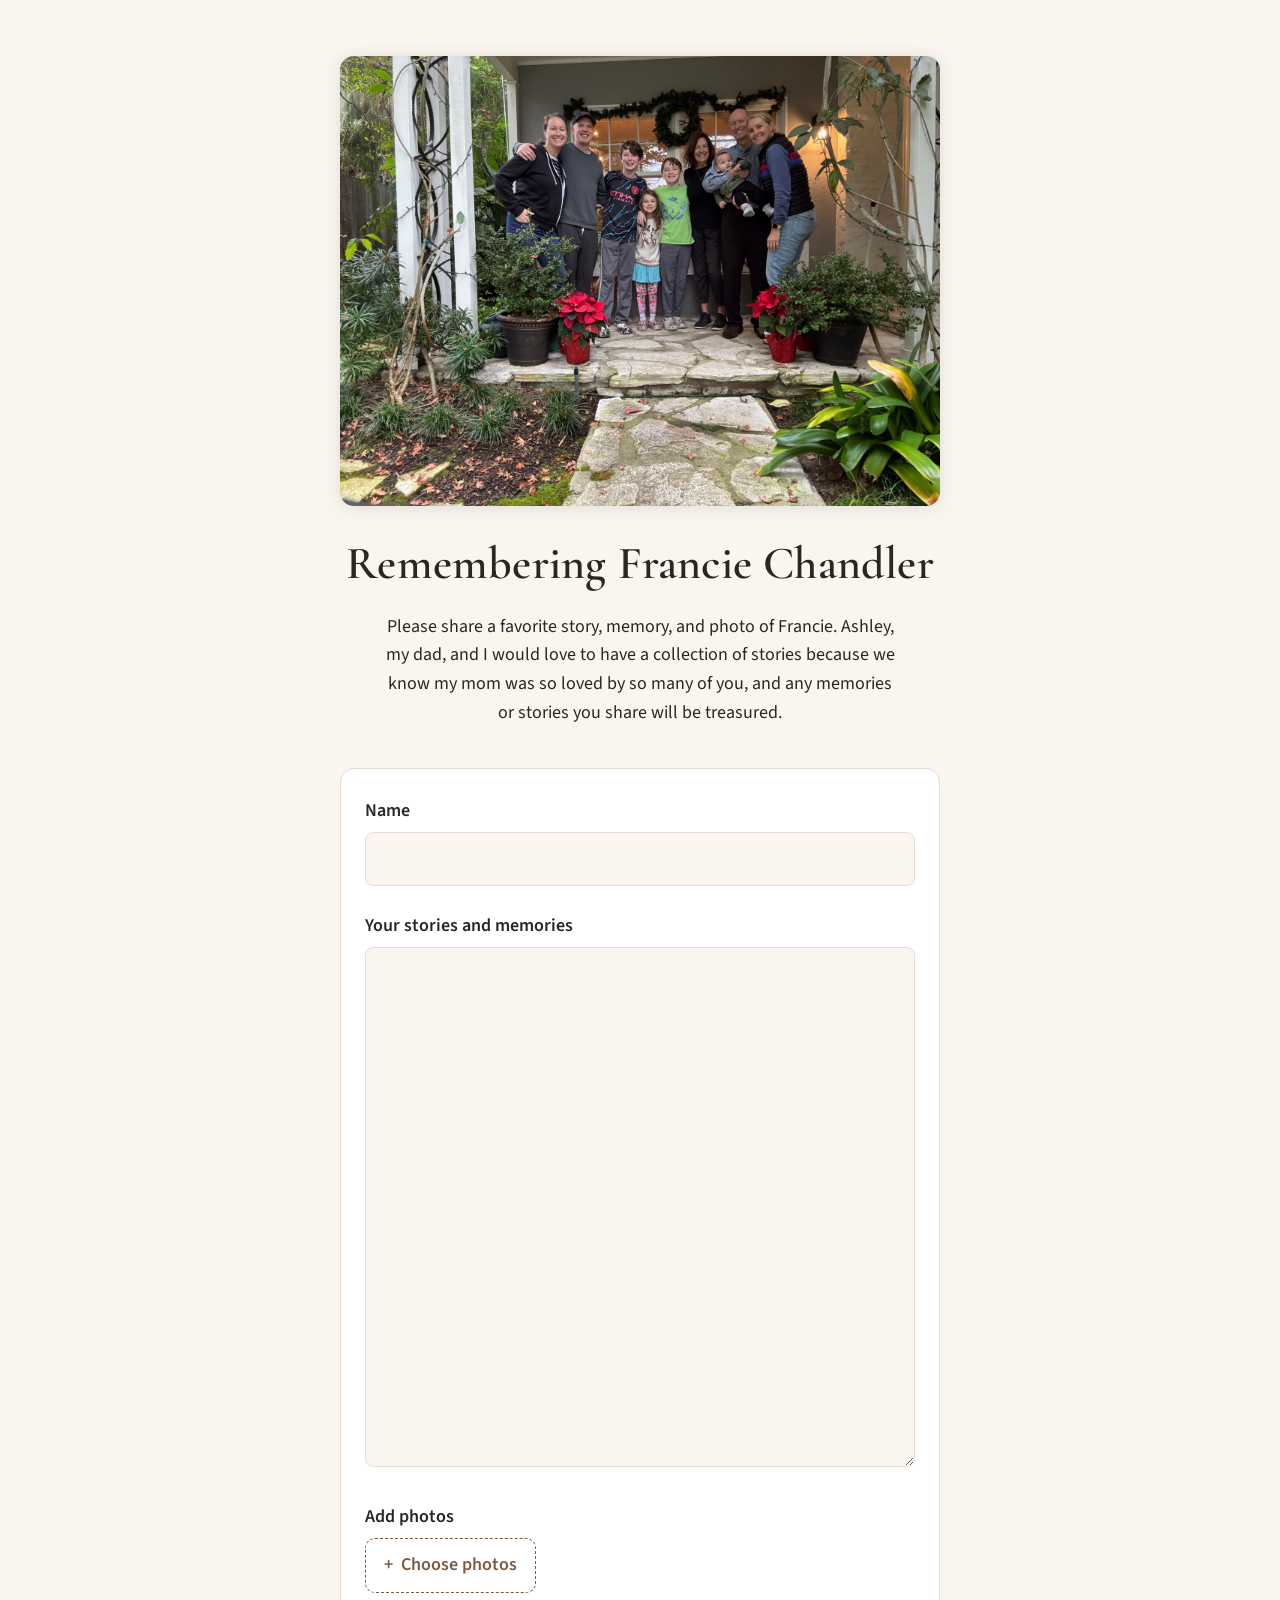
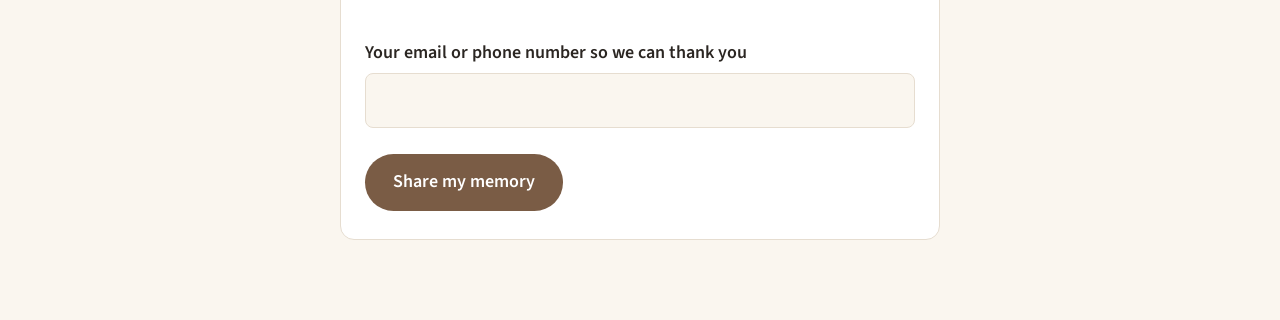
==== commit d1a8a728: "Accept email or phone on Francie memories page Co-Authored-By: Claude Opus 5.5 <noreply@anthropic.co" ====
--- a/francie/index.html
+++ b/francie/index.html
@@ -156,8 +156,8 @@
       </div>
 
       <div class="field">
-        <label for="email">Your email</label>
-        <input id="email" name="email" type="email" autocomplete="email" maxlength="200">
+        <label for="email">Your email or phone number so we can thank you</label>
+        <input id="email" name="email" type="text" autocomplete="email" maxlength="200">
       </div>
 
       <div class="hp" aria-hidden="true">
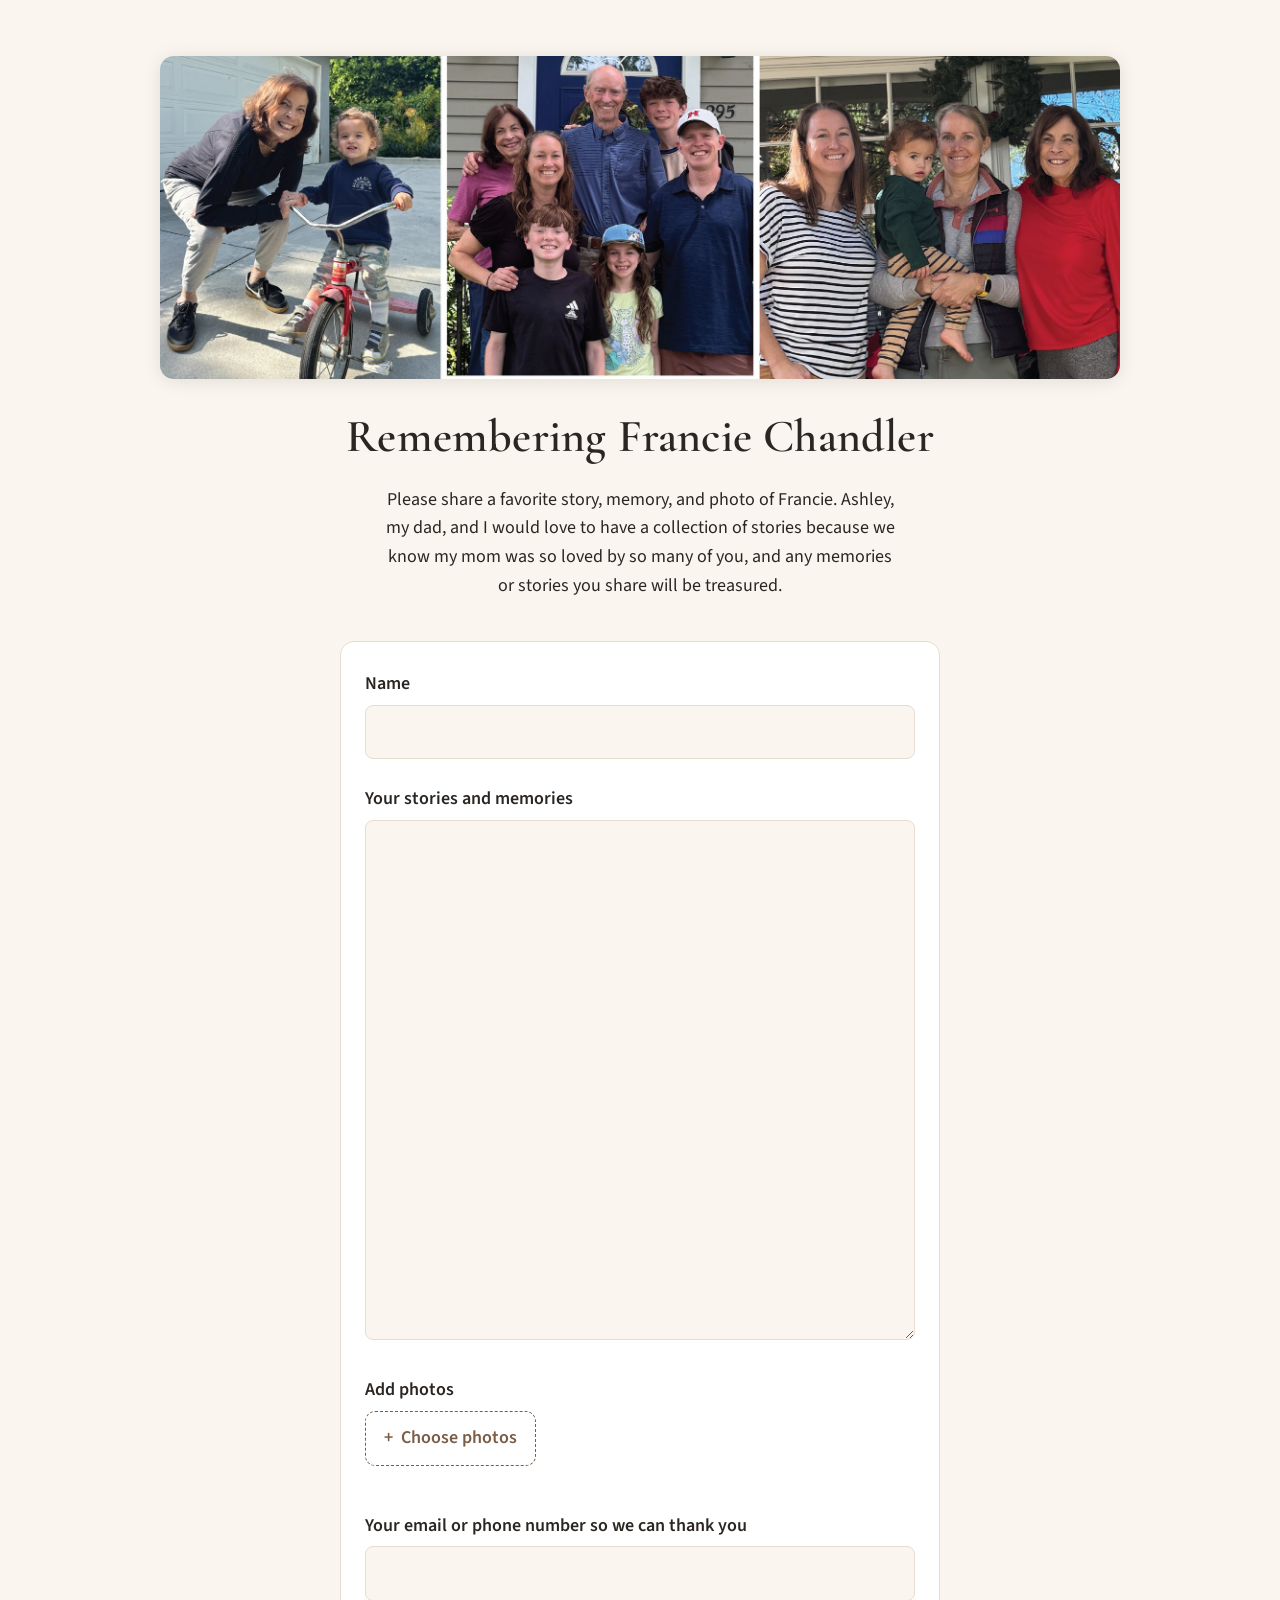
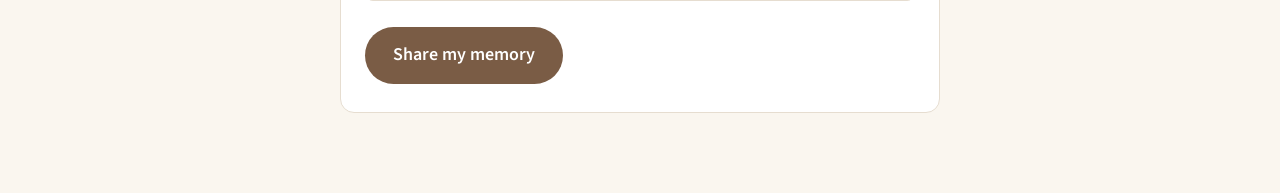
==== commit 406424a5: "Replace header image on Francie memories page Co-Authored-By: Claude Opus 5.5 <noreply@anthropic.com" ====
--- a/francie/index.html
+++ b/francie/index.html
@@ -48,8 +48,8 @@
   main { max-width: 640px; margin: 0 auto; padding: 56px 20px 80px; }
   header { text-align: center; margin-bottom: 40px; }
   .portrait {
-    width: 100%; height: auto; aspect-ratio: 4 / 3; border-radius: 14px;
-    object-fit: cover; display: block; margin: 0 auto 32px;
+    width: min(960px, calc(100vw - 32px)); height: auto; border-radius: 14px;
+    display: block; margin: 0 0 32px 50%; transform: translateX(-50%);
     box-shadow: 0 2px 18px rgba(0,0,0,.10);
   }
   h1 {
@@ -184,7 +184,7 @@
      ============================================================ */
   const CONFIG = {
     dates: "",      // e.g. "1948 – 2026"  (leave "" to hide)
-    portrait: "family.jpg",
+    portrait: "francie-photos.jpg",
     scriptUrl: "https://script.google.com/macros/s/AKfycbyYZbSCilx3QTBKB1hr_et8Hz3CQNXriunpcagJNqoewsTRn7B1EsFn-ELbykuREdJJ/exec",
     maxPhotos: 3,
     maxEdge: 2400   // long side in pixels; enough for an 8" print at 300 dpi
@@ -192,7 +192,7 @@
 
   const $ = (id) => document.getElementById(id);
   if (CONFIG.dates) { $("dates").textContent = CONFIG.dates; $("dates").hidden = false; }
-  if (CONFIG.portrait) { $("portrait").src = CONFIG.portrait; $("portrait").alt = "Francie Chandler with her family"; $("portrait").hidden = false; }
+  if (CONFIG.portrait) { $("portrait").src = CONFIG.portrait; $("portrait").alt = "Three photos of Francie Chandler with her family"; $("portrait").hidden = false; }
   const connected = /^https:\/\/script\.google\.com\/.+\/exec$/.test(CONFIG.scriptUrl.trim());
   if (!connected) $("notice").hidden = false;
 
